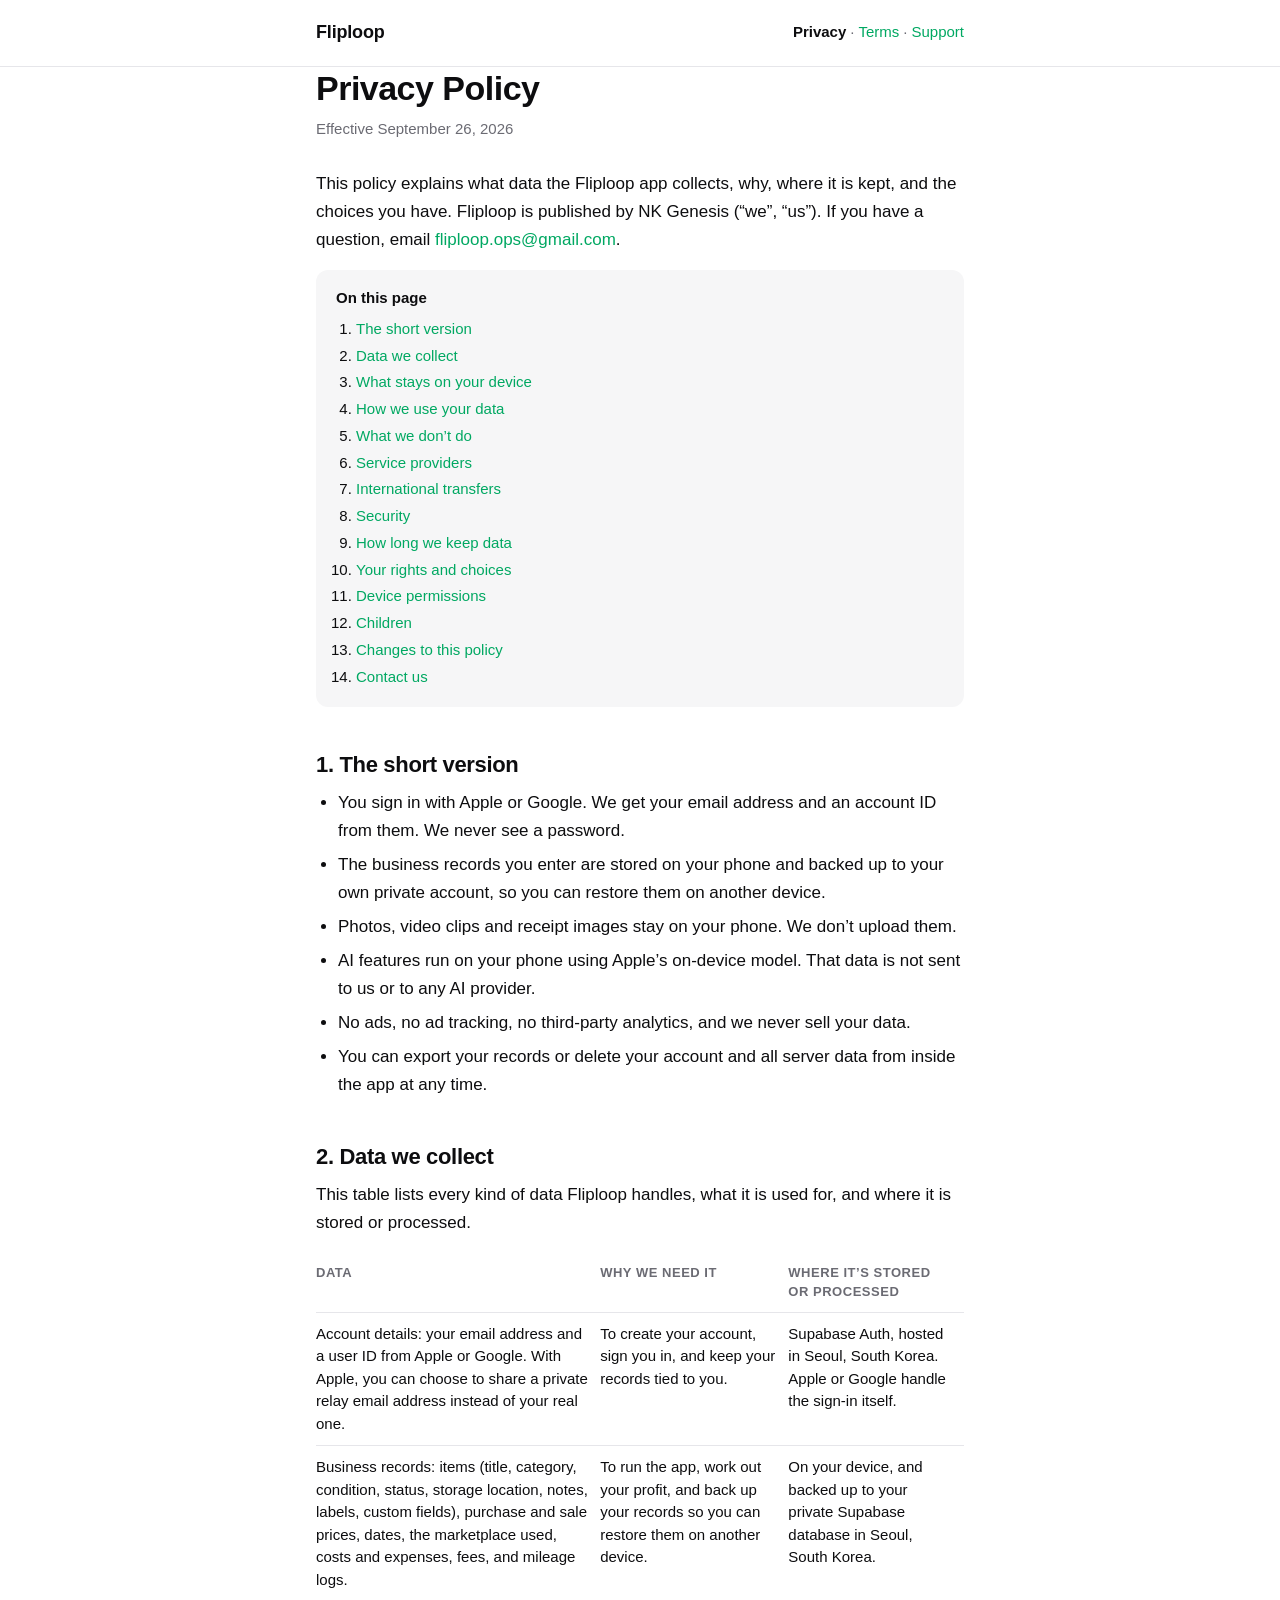
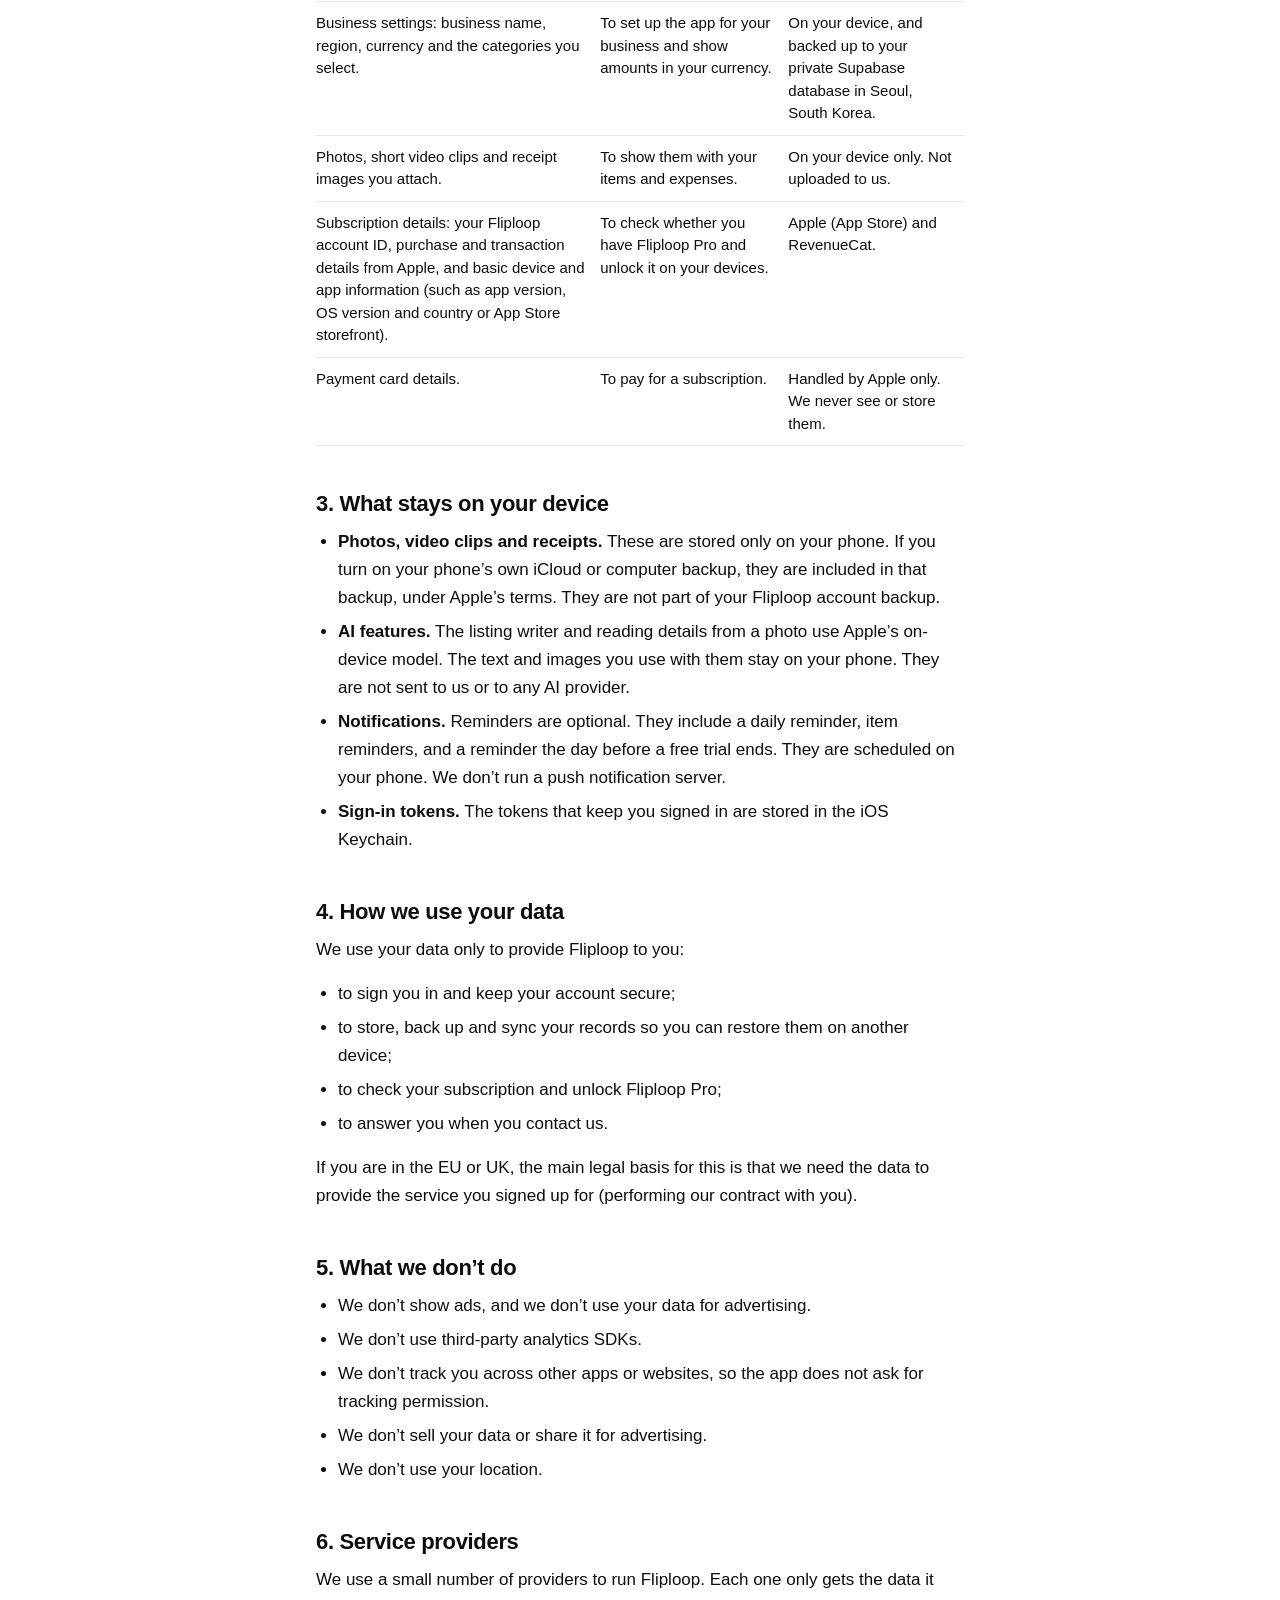
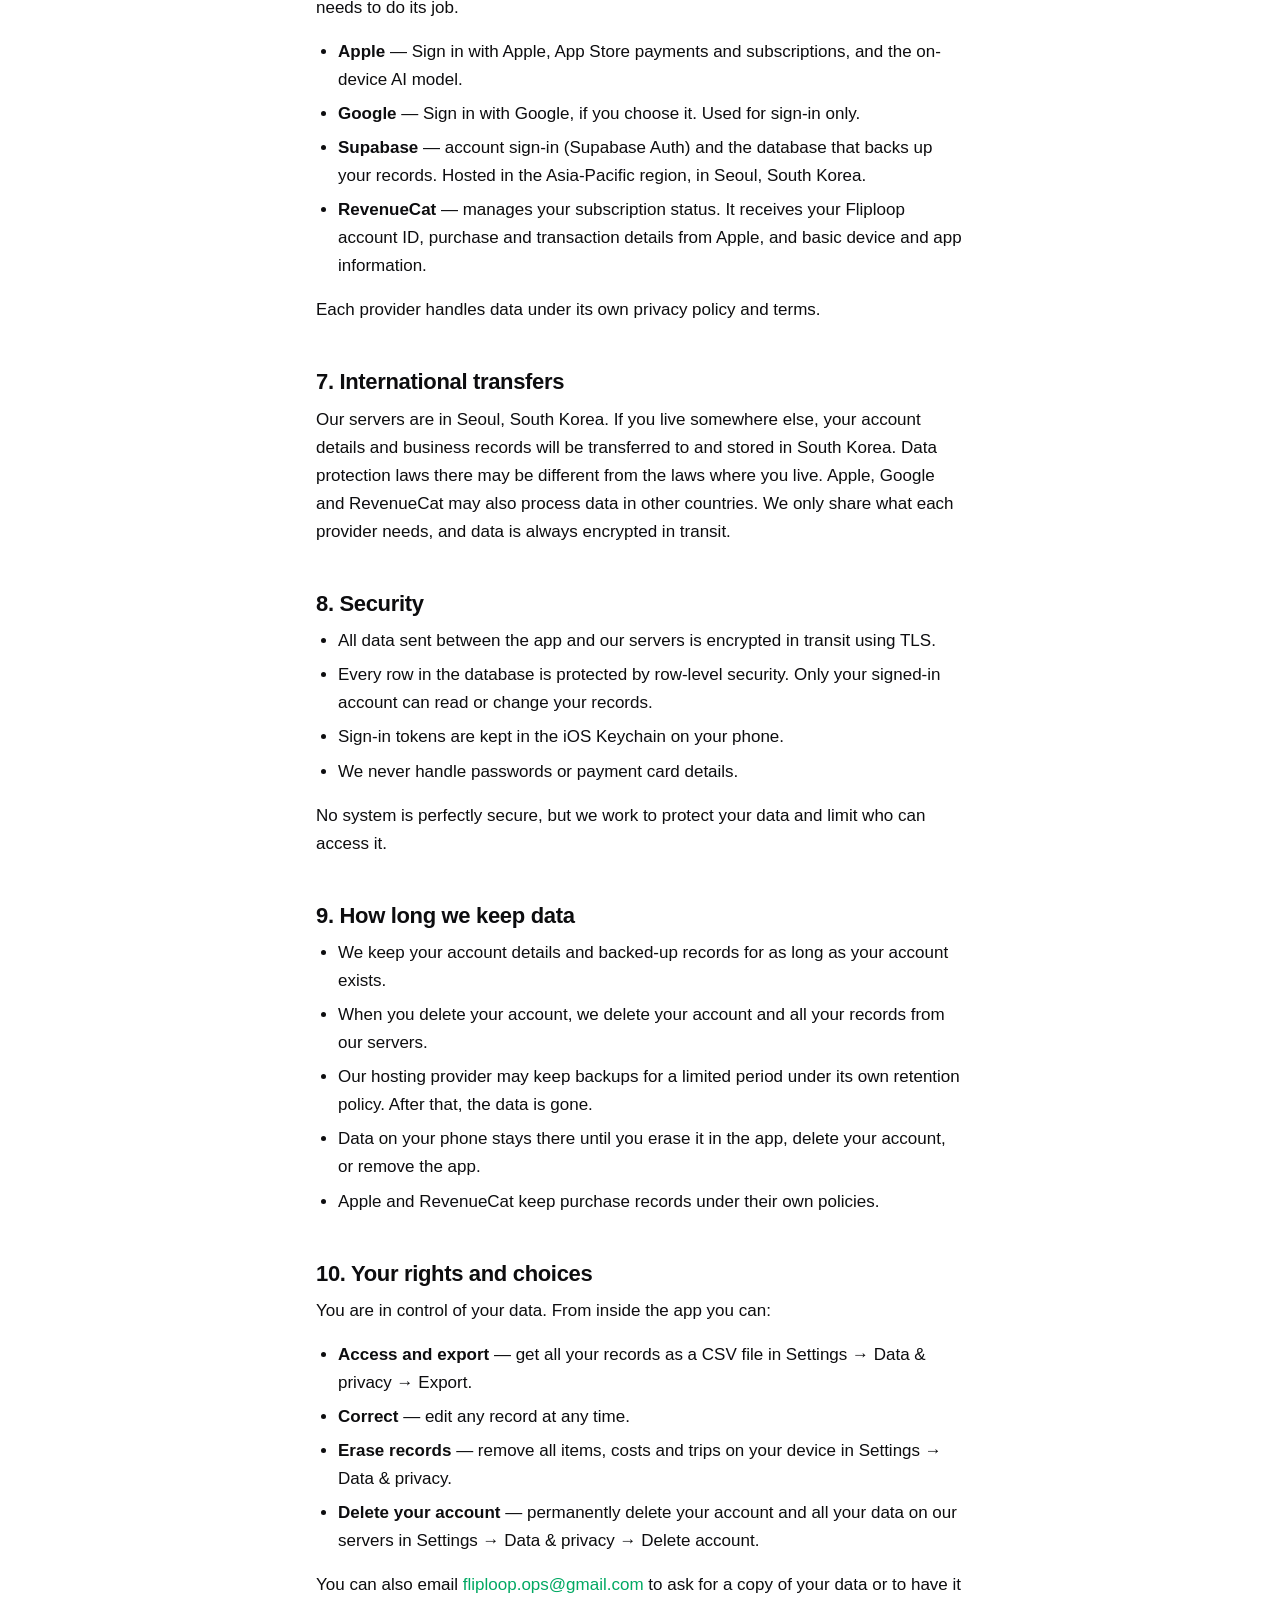
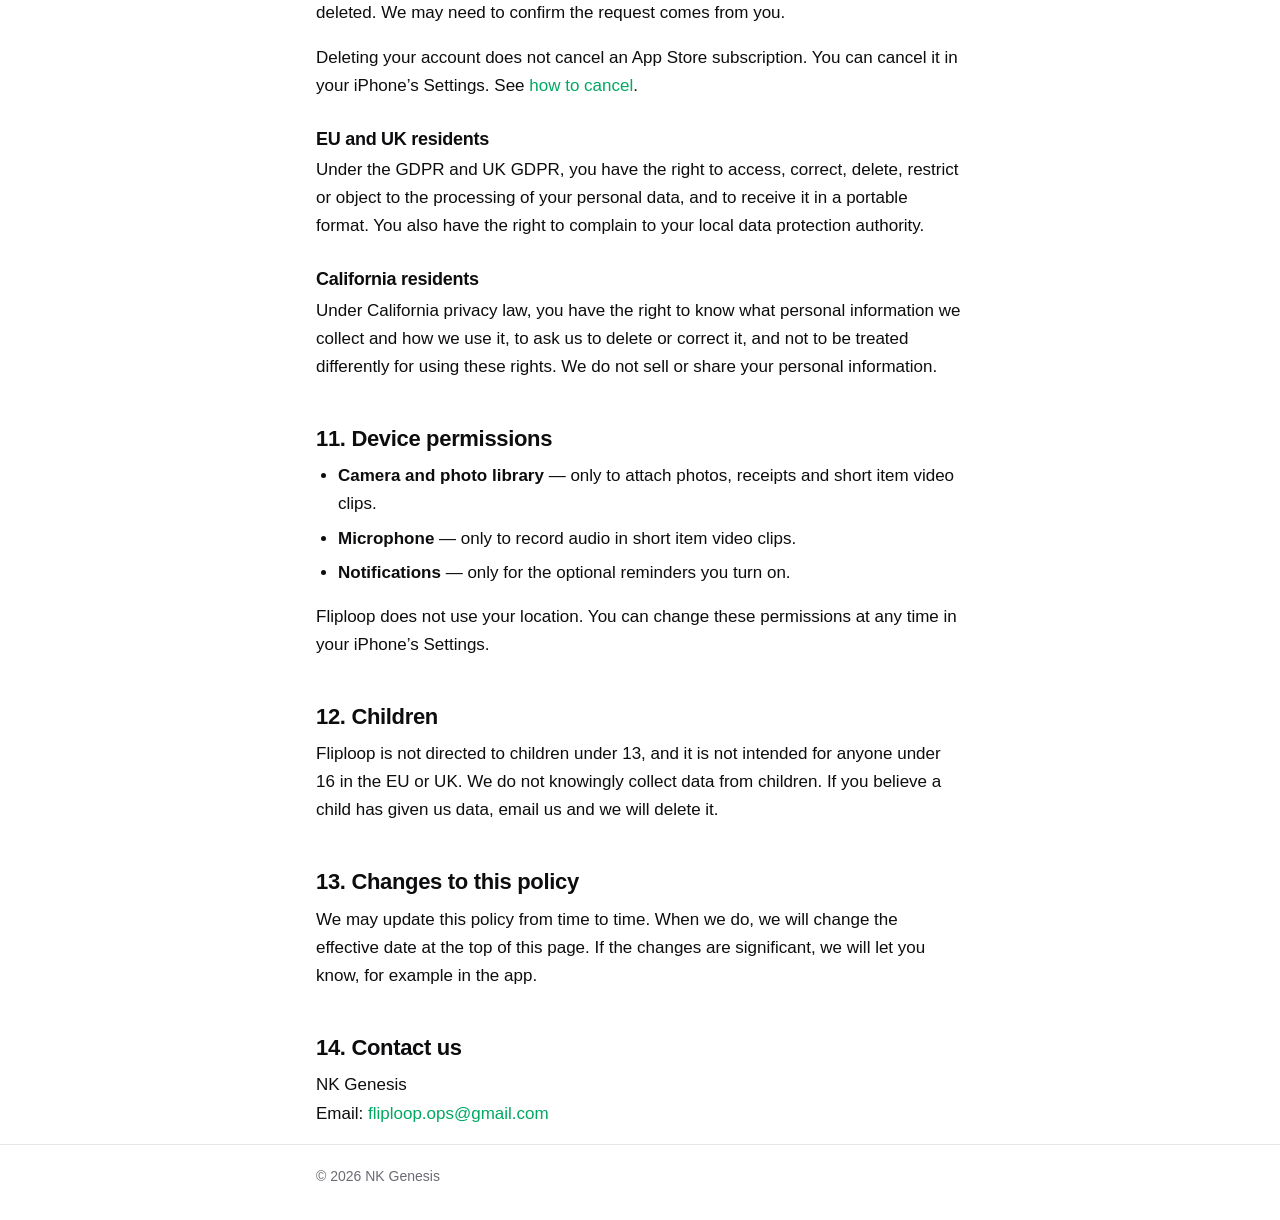
==== privacy.html @ 0abec1b6 "Fliploop legal and support pages" ====
<!DOCTYPE html>
<html lang="en">
<head>
  <meta charset="utf-8">
  <meta name="viewport" content="width=device-width, initial-scale=1">
  <title>Privacy Policy — Fliploop</title>
  <meta name="description" content="How the Fliploop iPhone app collects, uses, stores and protects your data.">
  <meta name="color-scheme" content="light dark">
  <link rel="stylesheet" href="style.css">
</head>
<body>
  <header class="site-header">
    <div class="wrap">
      <a class="brand" href="index.html">Fliploop</a>
      <nav class="nav" aria-label="Main">
        <a href="privacy.html" aria-current="page">Privacy</a>
        <span class="sep" aria-hidden="true">·</span>
        <a href="terms.html">Terms</a>
        <span class="sep" aria-hidden="true">·</span>
        <a href="support.html">Support</a>
      </nav>
    </div>
  </header>

  <main class="wrap">
    <h1>Privacy Policy</h1>
    <p class="meta">Effective September 26, 2026</p>

    <p>This policy explains what data the Fliploop app collects, why, where it is kept, and the choices you have. Fliploop is published by NK Genesis (“we”, “us”). If you have a question, email <a href="mailto:fliploop.ops@gmail.com">fliploop.ops@gmail.com</a>.</p>

    <nav class="toc" aria-label="On this page">
      <p>On this page</p>
      <ol>
        <li><a href="#short-version">The short version</a></li>
        <li><a href="#data-we-collect">Data we collect</a></li>
        <li><a href="#on-device">What stays on your device</a></li>
        <li><a href="#how-we-use">How we use your data</a></li>
        <li><a href="#what-we-dont-do">What we don’t do</a></li>
        <li><a href="#providers">Service providers</a></li>
        <li><a href="#transfers">International transfers</a></li>
        <li><a href="#security">Security</a></li>
        <li><a href="#retention">How long we keep data</a></li>
        <li><a href="#rights">Your rights and choices</a></li>
        <li><a href="#permissions">Device permissions</a></li>
        <li><a href="#children">Children</a></li>
        <li><a href="#changes">Changes to this policy</a></li>
        <li><a href="#contact">Contact us</a></li>
      </ol>
    </nav>

    <h2 id="short-version">1. The short version</h2>
    <ul>
      <li>You sign in with Apple or Google. We get your email address and an account ID from them. We never see a password.</li>
      <li>The business records you enter are stored on your phone and backed up to your own private account, so you can restore them on another device.</li>
      <li>Photos, video clips and receipt images stay on your phone. We don’t upload them.</li>
      <li>AI features run on your phone using Apple’s on-device model. That data is not sent to us or to any AI provider.</li>
      <li>No ads, no ad tracking, no third-party analytics, and we never sell your data.</li>
      <li>You can export your records or delete your account and all server data from inside the app at any time.</li>
    </ul>

    <h2 id="data-we-collect">2. Data we collect</h2>
    <p>This table lists every kind of data Fliploop handles, what it is used for, and where it is stored or processed.</p>

    <div class="table-scroll">
      <table>
        <thead>
          <tr>
            <th scope="col">Data</th>
            <th scope="col">Why we need it</th>
            <th scope="col">Where it’s stored or processed</th>
          </tr>
        </thead>
        <tbody>
          <tr>
            <td data-label="Data">Account details: your email address and a user ID from Apple or Google. With Apple, you can choose to share a private relay email address instead of your real one.</td>
            <td data-label="Why we need it">To create your account, sign you in, and keep your records tied to you.</td>
            <td data-label="Where">Supabase Auth, hosted in Seoul, South Korea. Apple or Google handle the sign-in itself.</td>
          </tr>
          <tr>
            <td data-label="Data">Business records: items (title, category, condition, status, storage location, notes, labels, custom fields), purchase and sale prices, dates, the marketplace used, costs and expenses, fees, and mileage logs.</td>
            <td data-label="Why we need it">To run the app, work out your profit, and back up your records so you can restore them on another device.</td>
            <td data-label="Where">On your device, and backed up to your private Supabase database in Seoul, South Korea.</td>
          </tr>
          <tr>
            <td data-label="Data">Business settings: business name, region, currency and the categories you select.</td>
            <td data-label="Why we need it">To set up the app for your business and show amounts in your currency.</td>
            <td data-label="Where">On your device, and backed up to your private Supabase database in Seoul, South Korea.</td>
          </tr>
          <tr>
            <td data-label="Data">Photos, short video clips and receipt images you attach.</td>
            <td data-label="Why we need it">To show them with your items and expenses.</td>
            <td data-label="Where">On your device only. Not uploaded to us.</td>
          </tr>
          <tr>
            <td data-label="Data">Subscription details: your Fliploop account ID, purchase and transaction details from Apple, and basic device and app information (such as app version, OS version and country or App Store storefront).</td>
            <td data-label="Why we need it">To check whether you have Fliploop Pro and unlock it on your devices.</td>
            <td data-label="Where">Apple (App Store) and RevenueCat.</td>
          </tr>
          <tr>
            <td data-label="Data">Payment card details.</td>
            <td data-label="Why we need it">To pay for a subscription.</td>
            <td data-label="Where">Handled by Apple only. We never see or store them.</td>
          </tr>
        </tbody>
      </table>
    </div>

    <h2 id="on-device">3. What stays on your device</h2>
    <ul>
      <li><strong>Photos, video clips and receipts.</strong> These are stored only on your phone. If you turn on your phone’s own iCloud or computer backup, they are included in that backup, under Apple’s terms. They are not part of your Fliploop account backup.</li>
      <li><strong>AI features.</strong> The listing writer and reading details from a photo use Apple’s on-device model. The text and images you use with them stay on your phone. They are not sent to us or to any AI provider.</li>
      <li><strong>Notifications.</strong> Reminders are optional. They include a daily reminder, item reminders, and a reminder the day before a free trial ends. They are scheduled on your phone. We don’t run a push notification server.</li>
      <li><strong>Sign-in tokens.</strong> The tokens that keep you signed in are stored in the iOS Keychain.</li>
    </ul>

    <h2 id="how-we-use">4. How we use your data</h2>
    <p>We use your data only to provide Fliploop to you:</p>
    <ul>
      <li>to sign you in and keep your account secure;</li>
      <li>to store, back up and sync your records so you can restore them on another device;</li>
      <li>to check your subscription and unlock Fliploop Pro;</li>
      <li>to answer you when you contact us.</li>
    </ul>
    <p>If you are in the EU or UK, the main legal basis for this is that we need the data to provide the service you signed up for (performing our contract with you).</p>

    <h2 id="what-we-dont-do">5. What we don’t do</h2>
    <ul>
      <li>We don’t show ads, and we don’t use your data for advertising.</li>
      <li>We don’t use third-party analytics SDKs.</li>
      <li>We don’t track you across other apps or websites, so the app does not ask for tracking permission.</li>
      <li>We don’t sell your data or share it for advertising.</li>
      <li>We don’t use your location.</li>
    </ul>

    <h2 id="providers">6. Service providers</h2>
    <p>We use a small number of providers to run Fliploop. Each one only gets the data it needs to do its job.</p>
    <ul>
      <li><strong>Apple</strong> — Sign in with Apple, App Store payments and subscriptions, and the on-device AI model.</li>
      <li><strong>Google</strong> — Sign in with Google, if you choose it. Used for sign-in only.</li>
      <li><strong>Supabase</strong> — account sign-in (Supabase Auth) and the database that backs up your records. Hosted in the Asia-Pacific region, in Seoul, South Korea.</li>
      <li><strong>RevenueCat</strong> — manages your subscription status. It receives your Fliploop account ID, purchase and transaction details from Apple, and basic device and app information.</li>
    </ul>
    <p>Each provider handles data under its own privacy policy and terms.</p>

    <h2 id="transfers">7. International transfers</h2>
    <p>Our servers are in Seoul, South Korea. If you live somewhere else, your account details and business records will be transferred to and stored in South Korea. Data protection laws there may be different from the laws where you live. Apple, Google and RevenueCat may also process data in other countries. We only share what each provider needs, and data is always encrypted in transit.</p>

    <h2 id="security">8. Security</h2>
    <ul>
      <li>All data sent between the app and our servers is encrypted in transit using TLS.</li>
      <li>Every row in the database is protected by row-level security. Only your signed-in account can read or change your records.</li>
      <li>Sign-in tokens are kept in the iOS Keychain on your phone.</li>
      <li>We never handle passwords or payment card details.</li>
    </ul>
    <p>No system is perfectly secure, but we work to protect your data and limit who can access it.</p>

    <h2 id="retention">9. How long we keep data</h2>
    <ul>
      <li>We keep your account details and backed-up records for as long as your account exists.</li>
      <li>When you delete your account, we delete your account and all your records from our servers.</li>
      <li>Our hosting provider may keep backups for a limited period under its own retention policy. After that, the data is gone.</li>
      <li>Data on your phone stays there until you erase it in the app, delete your account, or remove the app.</li>
      <li>Apple and RevenueCat keep purchase records under their own policies.</li>
    </ul>

    <h2 id="rights">10. Your rights and choices</h2>
    <p>You are in control of your data. From inside the app you can:</p>
    <ul>
      <li><strong>Access and export</strong> — get all your records as a CSV file in Settings → Data &amp; privacy → Export.</li>
      <li><strong>Correct</strong> — edit any record at any time.</li>
      <li><strong>Erase records</strong> — remove all items, costs and trips on your device in Settings → Data &amp; privacy.</li>
      <li><strong>Delete your account</strong> — permanently delete your account and all your data on our servers in Settings → Data &amp; privacy → Delete account.</li>
    </ul>
    <p>You can also email <a href="mailto:fliploop.ops@gmail.com">fliploop.ops@gmail.com</a> to ask for a copy of your data or to have it deleted. We may need to confirm the request comes from you.</p>
    <p>Deleting your account does not cancel an App Store subscription. You can cancel it in your iPhone’s Settings. See <a href="support.html#cancel">how to cancel</a>.</p>

    <h3>EU and UK residents</h3>
    <p>Under the GDPR and UK GDPR, you have the right to access, correct, delete, restrict or object to the processing of your personal data, and to receive it in a portable format. You also have the right to complain to your local data protection authority.</p>

    <h3>California residents</h3>
    <p>Under California privacy law, you have the right to know what personal information we collect and how we use it, to ask us to delete or correct it, and not to be treated differently for using these rights. We do not sell or share your personal information.</p>

    <h2 id="permissions">11. Device permissions</h2>
    <ul>
      <li><strong>Camera and photo library</strong> — only to attach photos, receipts and short item video clips.</li>
      <li><strong>Microphone</strong> — only to record audio in short item video clips.</li>
      <li><strong>Notifications</strong> — only for the optional reminders you turn on.</li>
    </ul>
    <p>Fliploop does not use your location. You can change these permissions at any time in your iPhone’s Settings.</p>

    <h2 id="children">12. Children</h2>
    <p>Fliploop is not directed to children under 13, and it is not intended for anyone under 16 in the EU or UK. We do not knowingly collect data from children. If you believe a child has given us data, email us and we will delete it.</p>

    <h2 id="changes">13. Changes to this policy</h2>
    <p>We may update this policy from time to time. When we do, we will change the effective date at the top of this page. If the changes are significant, we will let you know, for example in the app.</p>

    <h2 id="contact">14. Contact us</h2>
    <p>NK Genesis<br>
    Email: <a href="mailto:fliploop.ops@gmail.com">fliploop.ops@gmail.com</a></p>
  </main>

  <footer class="site-footer">
    <div class="wrap">
      <p>© 2026 NK Genesis</p>
    </div>
  </footer>
</body>
</html>
---- style.css ----
/* Fliploop — shared stylesheet for the legal and support pages. */

:root {
  --bg: #FFFFFF;
  --text: #0D0D0F;
  --secondary: #6B6B73;
  --accent: #00A862;
  --rule: #E6E6EA;
  --surface: #F6F6F7;
  color-scheme: light dark;
}

@media (prefers-color-scheme: dark) {
  :root {
    --bg: #000000;
    --text: #F4F4F5;
    --secondary: #A0A0A8;
    --accent: #2FD98B;
    --rule: #26262B;
    --surface: #111113;
  }
}

*,
*::before,
*::after {
  box-sizing: border-box;
}

html {
  -webkit-text-size-adjust: 100%;
  text-size-adjust: 100%;
}

body {
  margin: 0;
  background: var(--bg);
  color: var(--text);
  font-family: -apple-system, BlinkMacSystemFont, "SF Pro Text", Inter, sans-serif;
  font-size: 17px;
  line-height: 1.65;
  -webkit-font-smoothing: antialiased;
  overflow-wrap: break-word;
}

.wrap {
  max-width: 680px;
  margin: 0 auto;
  padding: 0 16px;
}

/* Top navigation */

.site-header {
  border-bottom: 1px solid var(--rule);
}

.site-header .wrap {
  display: flex;
  flex-wrap: wrap;
  align-items: center;
  justify-content: space-between;
  gap: 8px 16px;
  padding-top: 18px;
  padding-bottom: 18px;
}

.brand {
  color: var(--text);
  font-weight: 700;
  font-size: 18px;
  letter-spacing: -0.01em;
  text-decoration: none;
}

.brand:hover {
  text-decoration: none;
}

.nav {
  display: flex;
  flex-wrap: wrap;
  align-items: center;
  gap: 4px;
  font-size: 15px;
}

.nav .sep {
  color: var(--secondary);
}

.nav a[aria-current="page"] {
  color: var(--text);
  font-weight: 600;
}

/* Links — the only place the accent colour appears */

a {
  color: var(--accent);
  text-decoration: none;
}

a:hover,
a:focus-visible {
  text-decoration: underline;
  text-underline-offset: 3px;
}

a:focus-visible {
  outline: 2px solid var(--accent);
  outline-offset: 2px;
  border-radius: 2px;
}

/* Content */

main {
  padding-top: 40px;
  padding-bottom: 56px;
}

h1,
h2,
h3 {
  line-height: 1.25;
  letter-spacing: -0.015em;
}

h1 {
  font-size: 34px;
  margin: 0 0 8px;
}

h2 {
  font-size: 22px;
  margin: 44px 0 10px;
}

h3 {
  font-size: 18px;
  margin: 28px 0 6px;
}

p,
ul,
ol {
  margin: 0 0 16px;
}

ul,
ol {
  padding-left: 22px;
}

li {
  margin-bottom: 6px;
}

strong {
  font-weight: 600;
}

.meta,
.muted {
  color: var(--secondary);
}

.meta {
  font-size: 15px;
  margin-bottom: 28px;
}

.lead {
  font-size: 19px;
  color: var(--secondary);
}

hr {
  border: 0;
  border-top: 1px solid var(--rule);
  margin: 40px 0;
}

/* Table (privacy policy) */

.table-scroll {
  overflow-x: auto;
  -webkit-overflow-scrolling: touch;
  margin: 0 0 16px;
}

table {
  width: 100%;
  border-collapse: collapse;
  font-size: 15px;
  line-height: 1.5;
}

th,
td {
  text-align: left;
  vertical-align: top;
  padding: 10px 12px 10px 0;
  border-bottom: 1px solid var(--rule);
}

th {
  font-weight: 600;
  color: var(--secondary);
  font-size: 13px;
  text-transform: uppercase;
  letter-spacing: 0.04em;
}

/* On narrow screens, stack the table rows into cards so nothing scrolls sideways. */
@media (max-width: 560px) {
  table,
  thead,
  tbody,
  tr,
  th,
  td {
    display: block;
  }

  thead {
    position: absolute;
    width: 1px;
    height: 1px;
    overflow: hidden;
    clip: rect(0 0 0 0);
    white-space: nowrap;
  }

  tr {
    padding: 12px 0;
    border-bottom: 1px solid var(--rule);
  }

  td {
    border: 0;
    padding: 2px 0;
  }

  td::before {
    content: attr(data-label);
    display: block;
    color: var(--secondary);
    font-size: 12px;
    font-weight: 600;
    text-transform: uppercase;
    letter-spacing: 0.04em;
    margin-top: 6px;
  }

  td:first-child::before {
    margin-top: 0;
  }

  td:first-child {
    font-weight: 600;
  }
}

/* Contents list on long pages */

.toc {
  background: var(--surface);
  border-radius: 12px;
  padding: 16px 20px;
  margin: 0 0 8px;
  font-size: 15px;
}

.toc p {
  margin: 0 0 6px;
  font-weight: 600;
}

.toc ol {
  margin: 0;
  padding-left: 20px;
}

.toc li {
  margin-bottom: 2px;
}

/* Home page */

.hero {
  padding-top: 24px;
}

.hero h1 {
  font-size: 44px;
  letter-spacing: -0.03em;
  margin-bottom: 12px;
}

.features {
  list-style: none;
  padding: 0;
  margin: 28px 0 32px;
}

.features li {
  padding: 12px 0;
  border-top: 1px solid var(--rule);
  margin: 0;
}

.features li:last-child {
  border-bottom: 1px solid var(--rule);
}

.features strong {
  display: block;
}

.features span {
  color: var(--secondary);
  font-size: 16px;
}

.cta {
  font-size: 18px;
  font-weight: 600;
}

.links {
  list-style: none;
  padding: 0;
  margin: 12px 0 0;
}

.links li {
  margin-bottom: 8px;
}

/* FAQ */

.faq h3 {
  margin-top: 32px;
}

.contact {
  background: var(--surface);
  border-radius: 12px;
  padding: 18px 20px;
  margin: 24px 0 8px;
}

.contact p {
  margin: 0;
}

.contact p + p {
  margin-top: 6px;
}

/* Footer */

.site-footer {
  border-top: 1px solid var(--rule);
  color: var(--secondary);
  font-size: 14px;
}

.site-footer .wrap {
  display: flex;
  flex-wrap: wrap;
  justify-content: space-between;
  gap: 8px 16px;
  padding-top: 20px;
  padding-bottom: 32px;
}

.site-footer p {
  margin: 0;
}

@media (max-width: 480px) {
  body {
    font-size: 16px;
  }

  main {
    padding-top: 28px;
  }

  h1 {
    font-size: 28px;
  }

  h2 {
    font-size: 20px;
    margin-top: 36px;
  }

  .hero h1 {
    font-size: 36px;
  }
}
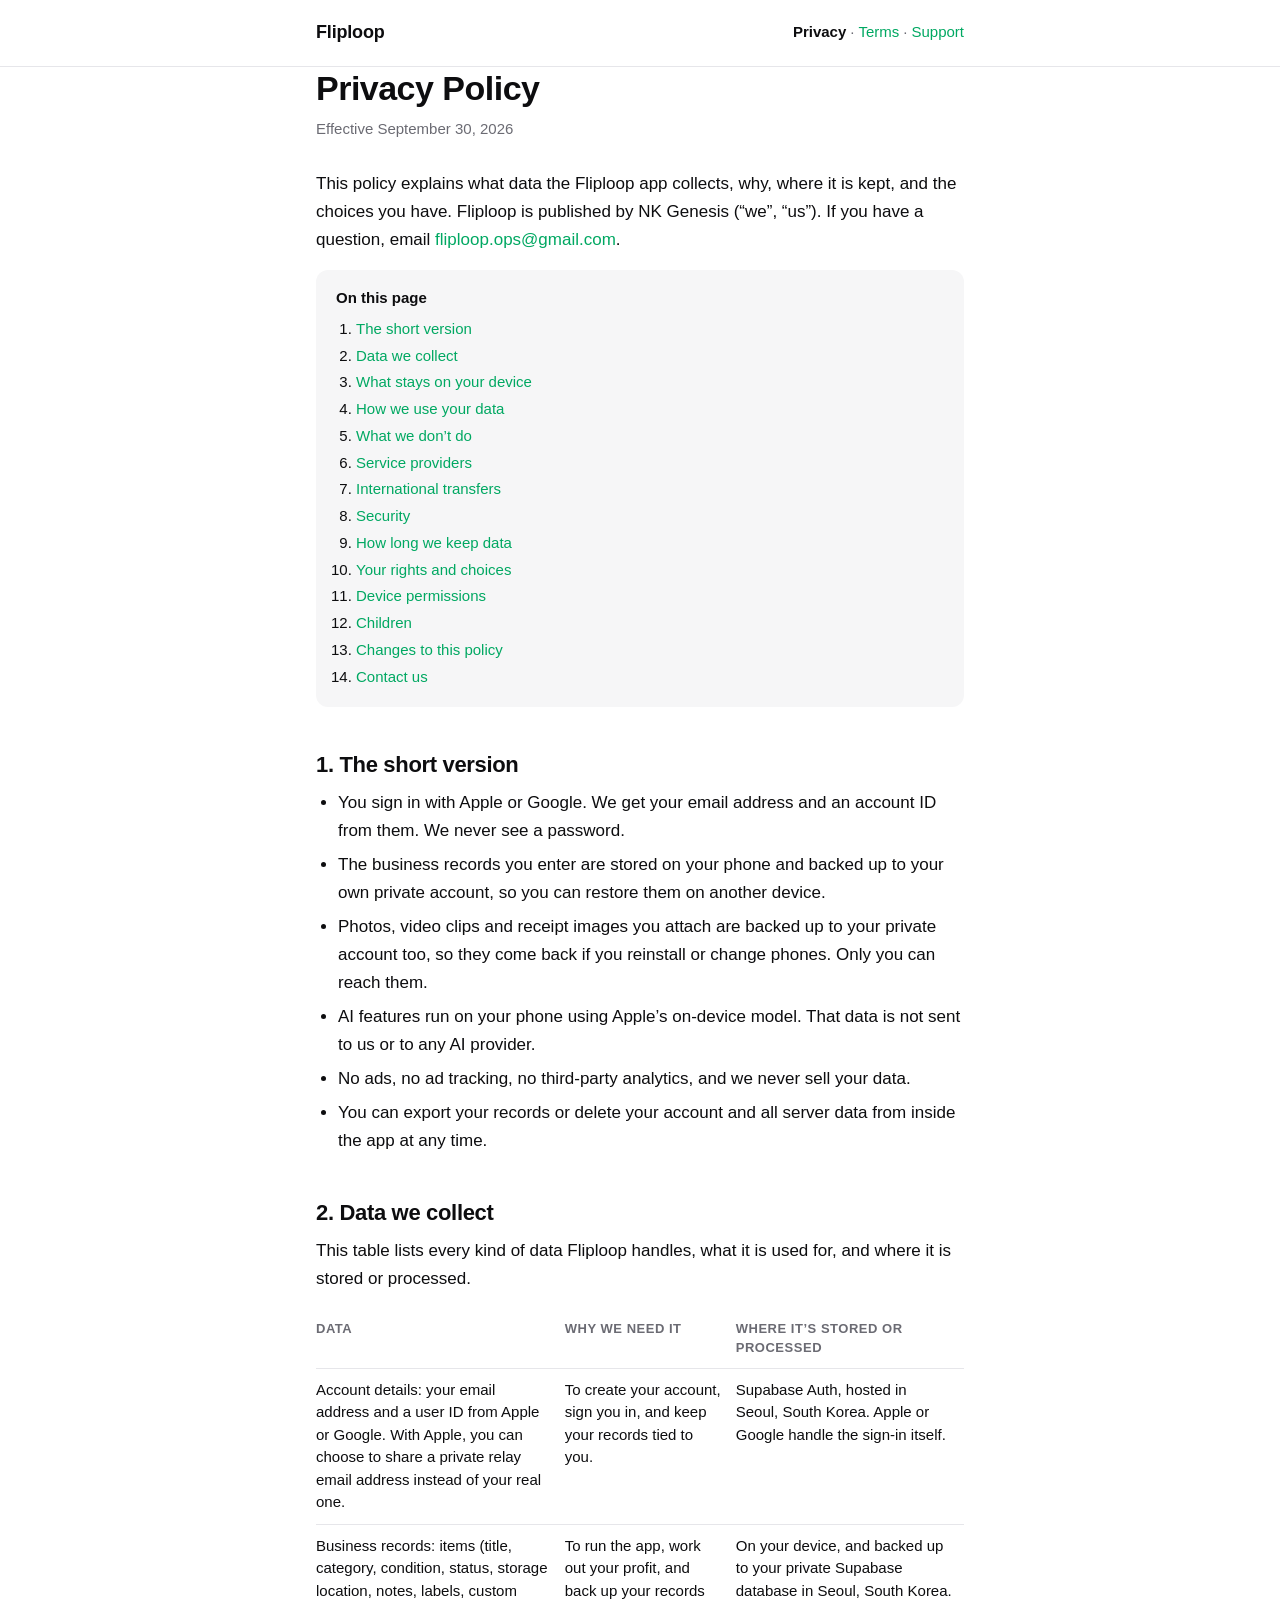
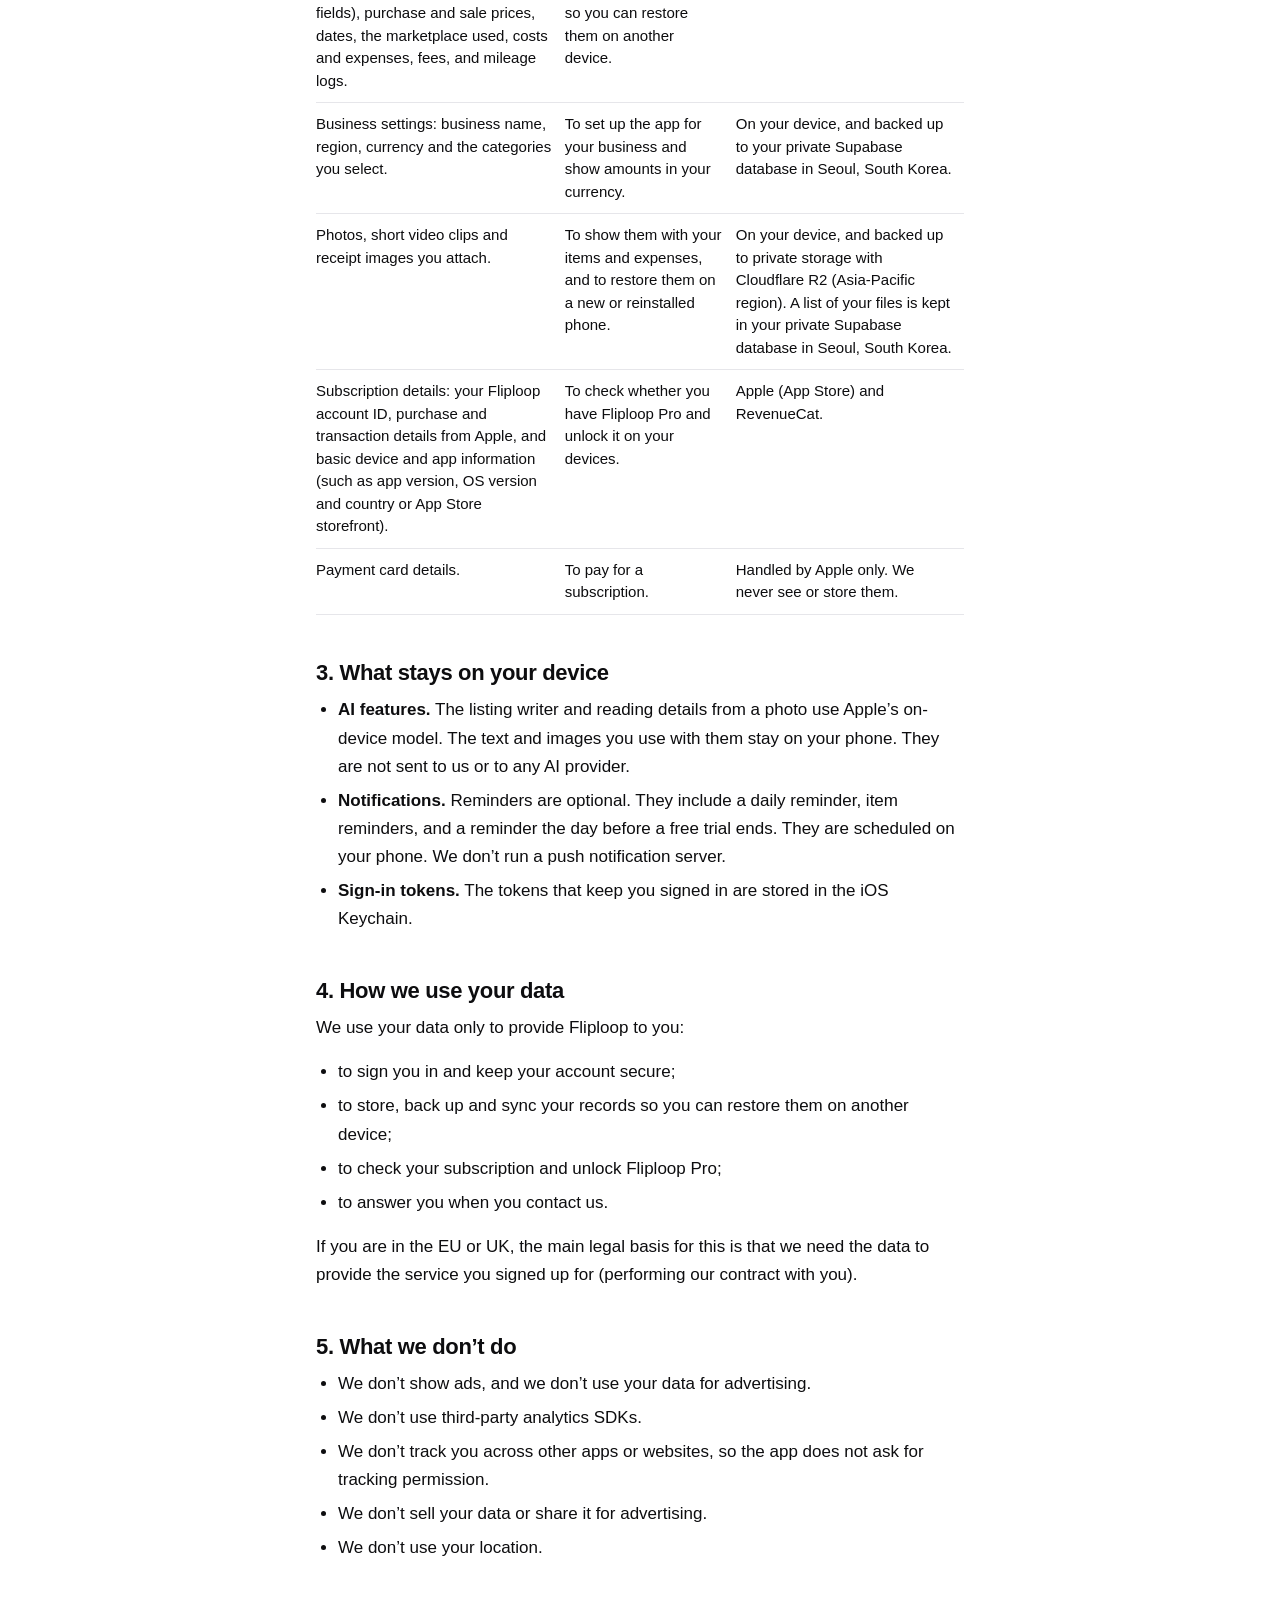
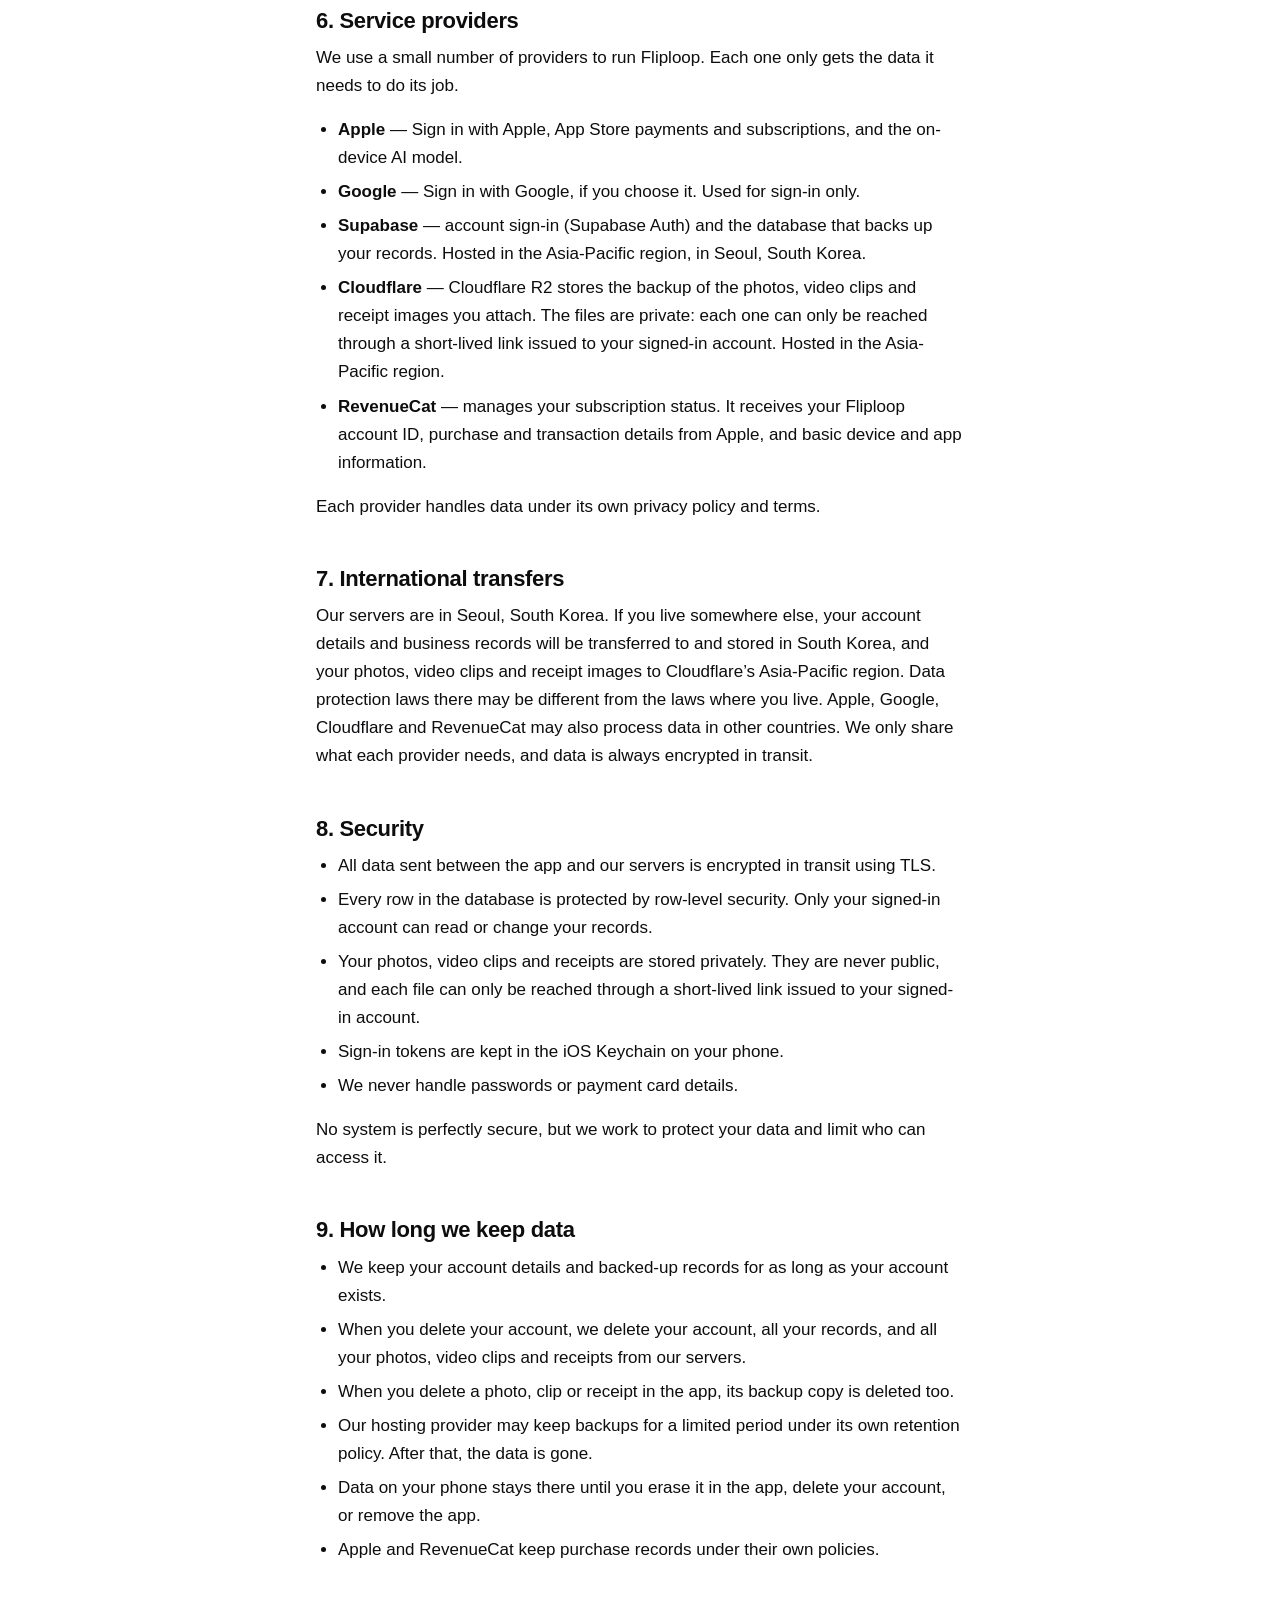
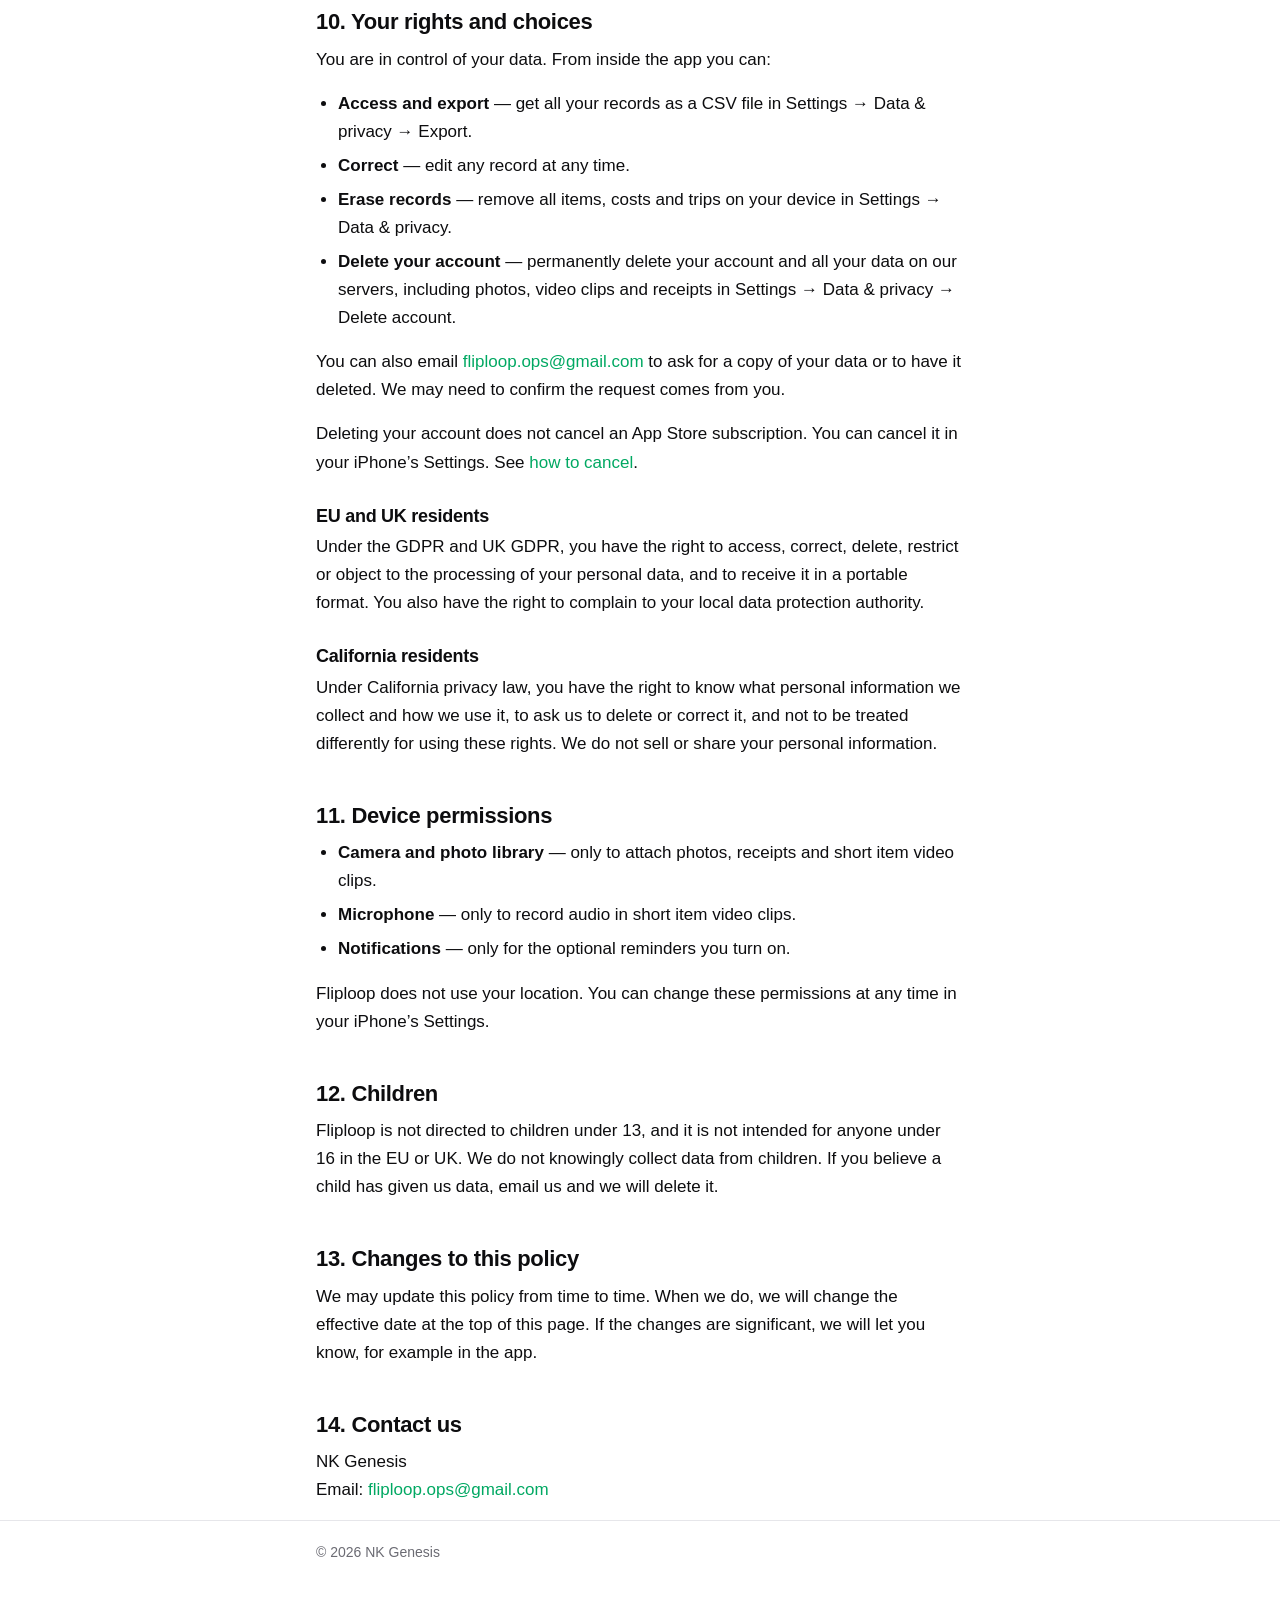
==== commit ca366fbc: "Say that photos, clips and receipts are backed up to Cloudflare R2 The app now backs attached photos" ====
--- a/privacy.html
+++ b/privacy.html
@@ -24,7 +24,7 @@
 
   <main class="wrap">
     <h1>Privacy Policy</h1>
-    <p class="meta">Effective September 26, 2026</p>
+    <p class="meta">Effective September 30, 2026</p>
 
     <p>This policy explains what data the Fliploop app collects, why, where it is kept, and the choices you have. Fliploop is published by NK Genesis (“we”, “us”). If you have a question, email <a href="mailto:fliploop.ops@gmail.com">fliploop.ops@gmail.com</a>.</p>
 
@@ -52,7 +52,7 @@
     <ul>
       <li>You sign in with Apple or Google. We get your email address and an account ID from them. We never see a password.</li>
       <li>The business records you enter are stored on your phone and backed up to your own private account, so you can restore them on another device.</li>
-      <li>Photos, video clips and receipt images stay on your phone. We don’t upload them.</li>
+      <li>Photos, video clips and receipt images you attach are backed up to your private account too, so they come back if you reinstall or change phones. Only you can reach them.</li>
       <li>AI features run on your phone using Apple’s on-device model. That data is not sent to us or to any AI provider.</li>
       <li>No ads, no ad tracking, no third-party analytics, and we never sell your data.</li>
       <li>You can export your records or delete your account and all server data from inside the app at any time.</li>
@@ -88,8 +88,8 @@
           </tr>
           <tr>
             <td data-label="Data">Photos, short video clips and receipt images you attach.</td>
-            <td data-label="Why we need it">To show them with your items and expenses.</td>
-            <td data-label="Where">On your device only. Not uploaded to us.</td>
+            <td data-label="Why we need it">To show them with your items and expenses, and to restore them on a new or reinstalled phone.</td>
+            <td data-label="Where">On your device, and backed up to private storage with Cloudflare R2 (Asia-Pacific region). A list of your files is kept in your private Supabase database in Seoul, South Korea.</td>
           </tr>
           <tr>
             <td data-label="Data">Subscription details: your Fliploop account ID, purchase and transaction details from Apple, and basic device and app information (such as app version, OS version and country or App Store storefront).</td>
@@ -107,7 +107,6 @@
 
     <h2 id="on-device">3. What stays on your device</h2>
     <ul>
-      <li><strong>Photos, video clips and receipts.</strong> These are stored only on your phone. If you turn on your phone’s own iCloud or computer backup, they are included in that backup, under Apple’s terms. They are not part of your Fliploop account backup.</li>
       <li><strong>AI features.</strong> The listing writer and reading details from a photo use Apple’s on-device model. The text and images you use with them stay on your phone. They are not sent to us or to any AI provider.</li>
       <li><strong>Notifications.</strong> Reminders are optional. They include a daily reminder, item reminders, and a reminder the day before a free trial ends. They are scheduled on your phone. We don’t run a push notification server.</li>
       <li><strong>Sign-in tokens.</strong> The tokens that keep you signed in are stored in the iOS Keychain.</li>
@@ -138,17 +137,19 @@
       <li><strong>Apple</strong> — Sign in with Apple, App Store payments and subscriptions, and the on-device AI model.</li>
       <li><strong>Google</strong> — Sign in with Google, if you choose it. Used for sign-in only.</li>
       <li><strong>Supabase</strong> — account sign-in (Supabase Auth) and the database that backs up your records. Hosted in the Asia-Pacific region, in Seoul, South Korea.</li>
+      <li><strong>Cloudflare</strong> — Cloudflare R2 stores the backup of the photos, video clips and receipt images you attach. The files are private: each one can only be reached through a short-lived link issued to your signed-in account. Hosted in the Asia-Pacific region.</li>
       <li><strong>RevenueCat</strong> — manages your subscription status. It receives your Fliploop account ID, purchase and transaction details from Apple, and basic device and app information.</li>
     </ul>
     <p>Each provider handles data under its own privacy policy and terms.</p>
 
     <h2 id="transfers">7. International transfers</h2>
-    <p>Our servers are in Seoul, South Korea. If you live somewhere else, your account details and business records will be transferred to and stored in South Korea. Data protection laws there may be different from the laws where you live. Apple, Google and RevenueCat may also process data in other countries. We only share what each provider needs, and data is always encrypted in transit.</p>
+    <p>Our servers are in Seoul, South Korea. If you live somewhere else, your account details and business records will be transferred to and stored in South Korea, and your photos, video clips and receipt images to Cloudflare’s Asia-Pacific region. Data protection laws there may be different from the laws where you live. Apple, Google, Cloudflare and RevenueCat may also process data in other countries. We only share what each provider needs, and data is always encrypted in transit.</p>
 
     <h2 id="security">8. Security</h2>
     <ul>
       <li>All data sent between the app and our servers is encrypted in transit using TLS.</li>
       <li>Every row in the database is protected by row-level security. Only your signed-in account can read or change your records.</li>
+      <li>Your photos, video clips and receipts are stored privately. They are never public, and each file can only be reached through a short-lived link issued to your signed-in account.</li>
       <li>Sign-in tokens are kept in the iOS Keychain on your phone.</li>
       <li>We never handle passwords or payment card details.</li>
     </ul>
@@ -157,7 +158,8 @@
     <h2 id="retention">9. How long we keep data</h2>
     <ul>
       <li>We keep your account details and backed-up records for as long as your account exists.</li>
-      <li>When you delete your account, we delete your account and all your records from our servers.</li>
+      <li>When you delete your account, we delete your account, all your records, and all your photos, video clips and receipts from our servers.</li>
+      <li>When you delete a photo, clip or receipt in the app, its backup copy is deleted too.</li>
       <li>Our hosting provider may keep backups for a limited period under its own retention policy. After that, the data is gone.</li>
       <li>Data on your phone stays there until you erase it in the app, delete your account, or remove the app.</li>
       <li>Apple and RevenueCat keep purchase records under their own policies.</li>
@@ -169,7 +171,7 @@
       <li><strong>Access and export</strong> — get all your records as a CSV file in Settings → Data &amp; privacy → Export.</li>
       <li><strong>Correct</strong> — edit any record at any time.</li>
       <li><strong>Erase records</strong> — remove all items, costs and trips on your device in Settings → Data &amp; privacy.</li>
-      <li><strong>Delete your account</strong> — permanently delete your account and all your data on our servers in Settings → Data &amp; privacy → Delete account.</li>
+      <li><strong>Delete your account</strong> — permanently delete your account and all your data on our servers, including photos, video clips and receipts in Settings → Data &amp; privacy → Delete account.</li>
     </ul>
     <p>You can also email <a href="mailto:fliploop.ops@gmail.com">fliploop.ops@gmail.com</a> to ask for a copy of your data or to have it deleted. We may need to confirm the request comes from you.</p>
     <p>Deleting your account does not cancel an App Store subscription. You can cancel it in your iPhone’s Settings. See <a href="support.html#cancel">how to cancel</a>.</p>
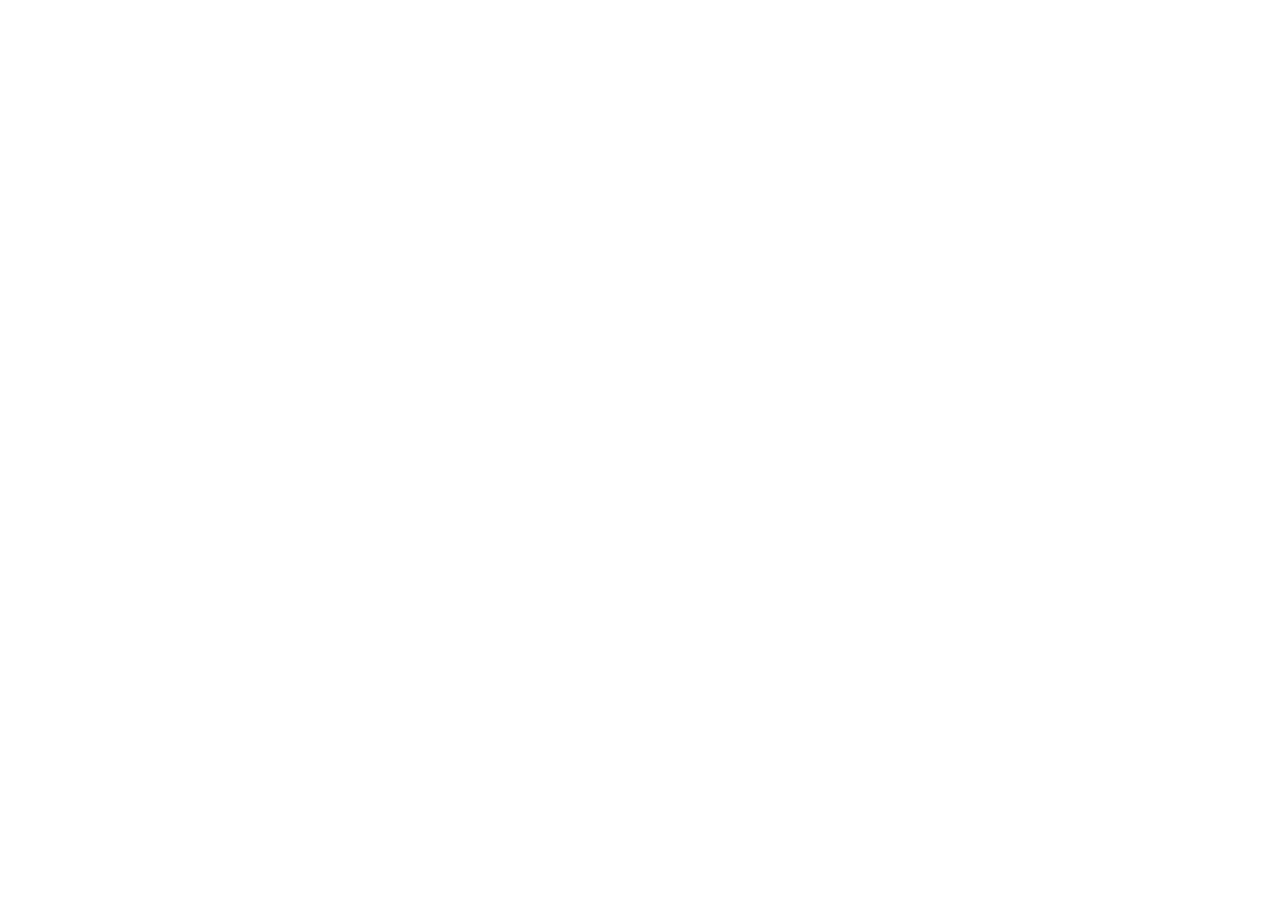
==== commit 4d3600a9: "Redirect to https://fliploop.vercel.app Co-Authored-By: Claude Opus 5.5 <noreply@anthropic.com>" ====
--- a/privacy.html
+++ b/privacy.html
@@ -1,210 +1,7 @@
-<!DOCTYPE html>
-<html lang="en">
-<head>
-  <meta charset="utf-8">
-  <meta name="viewport" content="width=device-width, initial-scale=1">
-  <title>Privacy Policy — Fliploop</title>
-  <meta name="description" content="How the Fliploop iPhone app collects, uses, stores and protects your data.">
-  <meta name="color-scheme" content="light dark">
-  <link rel="stylesheet" href="style.css">
-</head>
-<body>
-  <header class="site-header">
-    <div class="wrap">
-      <a class="brand" href="index.html">Fliploop</a>
-      <nav class="nav" aria-label="Main">
-        <a href="privacy.html" aria-current="page">Privacy</a>
-        <span class="sep" aria-hidden="true">·</span>
-        <a href="terms.html">Terms</a>
-        <span class="sep" aria-hidden="true">·</span>
-        <a href="support.html">Support</a>
-      </nav>
-    </div>
-  </header>
-
-  <main class="wrap">
-    <h1>Privacy Policy</h1>
-    <p class="meta">Effective September 30, 2026</p>
-
-    <p>This policy explains what data the Fliploop app collects, why, where it is kept, and the choices you have. Fliploop is published by NK Genesis (“we”, “us”). If you have a question, email <a href="mailto:fliploop.ops@gmail.com">fliploop.ops@gmail.com</a>.</p>
-
-    <nav class="toc" aria-label="On this page">
-      <p>On this page</p>
-      <ol>
-        <li><a href="#short-version">The short version</a></li>
-        <li><a href="#data-we-collect">Data we collect</a></li>
-        <li><a href="#on-device">What stays on your device</a></li>
-        <li><a href="#how-we-use">How we use your data</a></li>
-        <li><a href="#what-we-dont-do">What we don’t do</a></li>
-        <li><a href="#providers">Service providers</a></li>
-        <li><a href="#transfers">International transfers</a></li>
-        <li><a href="#security">Security</a></li>
-        <li><a href="#retention">How long we keep data</a></li>
-        <li><a href="#rights">Your rights and choices</a></li>
-        <li><a href="#permissions">Device permissions</a></li>
-        <li><a href="#children">Children</a></li>
-        <li><a href="#changes">Changes to this policy</a></li>
-        <li><a href="#contact">Contact us</a></li>
-      </ol>
-    </nav>
-
-    <h2 id="short-version">1. The short version</h2>
-    <ul>
-      <li>You sign in with Apple or Google. We get your email address and an account ID from them. We never see a password.</li>
-      <li>The business records you enter are stored on your phone and backed up to your own private account, so you can restore them on another device.</li>
-      <li>Photos, video clips and receipt images you attach are backed up to your private account too, so they come back if you reinstall or change phones. Only you can reach them.</li>
-      <li>AI features run on your phone using Apple’s on-device model. That data is not sent to us or to any AI provider.</li>
-      <li>No ads, no ad tracking, no third-party analytics, and we never sell your data.</li>
-      <li>You can export your records or delete your account and all server data from inside the app at any time.</li>
-    </ul>
-
-    <h2 id="data-we-collect">2. Data we collect</h2>
-    <p>This table lists every kind of data Fliploop handles, what it is used for, and where it is stored or processed.</p>
-
-    <div class="table-scroll">
-      <table>
-        <thead>
-          <tr>
-            <th scope="col">Data</th>
-            <th scope="col">Why we need it</th>
-            <th scope="col">Where it’s stored or processed</th>
-          </tr>
-        </thead>
-        <tbody>
-          <tr>
-            <td data-label="Data">Account details: your email address and a user ID from Apple or Google. With Apple, you can choose to share a private relay email address instead of your real one.</td>
-            <td data-label="Why we need it">To create your account, sign you in, and keep your records tied to you.</td>
-            <td data-label="Where">Supabase Auth, hosted in Seoul, South Korea. Apple or Google handle the sign-in itself.</td>
-          </tr>
-          <tr>
-            <td data-label="Data">Business records: items (title, category, condition, status, storage location, notes, labels, custom fields), purchase and sale prices, dates, the marketplace used, costs and expenses, fees, and mileage logs.</td>
-            <td data-label="Why we need it">To run the app, work out your profit, and back up your records so you can restore them on another device.</td>
-            <td data-label="Where">On your device, and backed up to your private Supabase database in Seoul, South Korea.</td>
-          </tr>
-          <tr>
-            <td data-label="Data">Business settings: business name, region, currency and the categories you select.</td>
-            <td data-label="Why we need it">To set up the app for your business and show amounts in your currency.</td>
-            <td data-label="Where">On your device, and backed up to your private Supabase database in Seoul, South Korea.</td>
-          </tr>
-          <tr>
-            <td data-label="Data">Photos, short video clips and receipt images you attach.</td>
-            <td data-label="Why we need it">To show them with your items and expenses, and to restore them on a new or reinstalled phone.</td>
-            <td data-label="Where">On your device, and backed up to private storage with Cloudflare R2 (Asia-Pacific region). A list of your files is kept in your private Supabase database in Seoul, South Korea.</td>
-          </tr>
-          <tr>
-            <td data-label="Data">Subscription details: your Fliploop account ID, purchase and transaction details from Apple, and basic device and app information (such as app version, OS version and country or App Store storefront).</td>
-            <td data-label="Why we need it">To check whether you have Fliploop Pro and unlock it on your devices.</td>
-            <td data-label="Where">Apple (App Store) and RevenueCat.</td>
-          </tr>
-          <tr>
-            <td data-label="Data">Payment card details.</td>
-            <td data-label="Why we need it">To pay for a subscription.</td>
-            <td data-label="Where">Handled by Apple only. We never see or store them.</td>
-          </tr>
-        </tbody>
-      </table>
-    </div>
-
-    <h2 id="on-device">3. What stays on your device</h2>
-    <ul>
-      <li><strong>AI features.</strong> The listing writer and reading details from a photo use Apple’s on-device model. The text and images you use with them stay on your phone. They are not sent to us or to any AI provider.</li>
-      <li><strong>Notifications.</strong> Reminders are optional. They include a daily reminder, item reminders, and a reminder the day before a free trial ends. They are scheduled on your phone. We don’t run a push notification server.</li>
-      <li><strong>Sign-in tokens.</strong> The tokens that keep you signed in are stored in the iOS Keychain.</li>
-    </ul>
-
-    <h2 id="how-we-use">4. How we use your data</h2>
-    <p>We use your data only to provide Fliploop to you:</p>
-    <ul>
-      <li>to sign you in and keep your account secure;</li>
-      <li>to store, back up and sync your records so you can restore them on another device;</li>
-      <li>to check your subscription and unlock Fliploop Pro;</li>
-      <li>to answer you when you contact us.</li>
-    </ul>
-    <p>If you are in the EU or UK, the main legal basis for this is that we need the data to provide the service you signed up for (performing our contract with you).</p>
-
-    <h2 id="what-we-dont-do">5. What we don’t do</h2>
-    <ul>
-      <li>We don’t show ads, and we don’t use your data for advertising.</li>
-      <li>We don’t use third-party analytics SDKs.</li>
-      <li>We don’t track you across other apps or websites, so the app does not ask for tracking permission.</li>
-      <li>We don’t sell your data or share it for advertising.</li>
-      <li>We don’t use your location.</li>
-    </ul>
-
-    <h2 id="providers">6. Service providers</h2>
-    <p>We use a small number of providers to run Fliploop. Each one only gets the data it needs to do its job.</p>
-    <ul>
-      <li><strong>Apple</strong> — Sign in with Apple, App Store payments and subscriptions, and the on-device AI model.</li>
-      <li><strong>Google</strong> — Sign in with Google, if you choose it. Used for sign-in only.</li>
-      <li><strong>Supabase</strong> — account sign-in (Supabase Auth) and the database that backs up your records. Hosted in the Asia-Pacific region, in Seoul, South Korea.</li>
-      <li><strong>Cloudflare</strong> — Cloudflare R2 stores the backup of the photos, video clips and receipt images you attach. The files are private: each one can only be reached through a short-lived link issued to your signed-in account. Hosted in the Asia-Pacific region.</li>
-      <li><strong>RevenueCat</strong> — manages your subscription status. It receives your Fliploop account ID, purchase and transaction details from Apple, and basic device and app information.</li>
-    </ul>
-    <p>Each provider handles data under its own privacy policy and terms.</p>
-
-    <h2 id="transfers">7. International transfers</h2>
-    <p>Our servers are in Seoul, South Korea. If you live somewhere else, your account details and business records will be transferred to and stored in South Korea, and your photos, video clips and receipt images to Cloudflare’s Asia-Pacific region. Data protection laws there may be different from the laws where you live. Apple, Google, Cloudflare and RevenueCat may also process data in other countries. We only share what each provider needs, and data is always encrypted in transit.</p>
-
-    <h2 id="security">8. Security</h2>
-    <ul>
-      <li>All data sent between the app and our servers is encrypted in transit using TLS.</li>
-      <li>Every row in the database is protected by row-level security. Only your signed-in account can read or change your records.</li>
-      <li>Your photos, video clips and receipts are stored privately. They are never public, and each file can only be reached through a short-lived link issued to your signed-in account.</li>
-      <li>Sign-in tokens are kept in the iOS Keychain on your phone.</li>
-      <li>We never handle passwords or payment card details.</li>
-    </ul>
-    <p>No system is perfectly secure, but we work to protect your data and limit who can access it.</p>
-
-    <h2 id="retention">9. How long we keep data</h2>
-    <ul>
-      <li>We keep your account details and backed-up records for as long as your account exists.</li>
-      <li>When you delete your account, we delete your account, all your records, and all your photos, video clips and receipts from our servers.</li>
-      <li>When you delete a photo, clip or receipt in the app, its backup copy is deleted too.</li>
-      <li>Our hosting provider may keep backups for a limited period under its own retention policy. After that, the data is gone.</li>
-      <li>Data on your phone stays there until you erase it in the app, delete your account, or remove the app.</li>
-      <li>Apple and RevenueCat keep purchase records under their own policies.</li>
-    </ul>
-
-    <h2 id="rights">10. Your rights and choices</h2>
-    <p>You are in control of your data. From inside the app you can:</p>
-    <ul>
-      <li><strong>Access and export</strong> — get all your records as a CSV file in Settings → Data &amp; privacy → Export.</li>
-      <li><strong>Correct</strong> — edit any record at any time.</li>
-      <li><strong>Erase records</strong> — remove all items, costs and trips on your device in Settings → Data &amp; privacy.</li>
-      <li><strong>Delete your account</strong> — permanently delete your account and all your data on our servers, including photos, video clips and receipts in Settings → Data &amp; privacy → Delete account.</li>
-    </ul>
-    <p>You can also email <a href="mailto:fliploop.ops@gmail.com">fliploop.ops@gmail.com</a> to ask for a copy of your data or to have it deleted. We may need to confirm the request comes from you.</p>
-    <p>Deleting your account does not cancel an App Store subscription. You can cancel it in your iPhone’s Settings. See <a href="support.html#cancel">how to cancel</a>.</p>
-
-    <h3>EU and UK residents</h3>
-    <p>Under the GDPR and UK GDPR, you have the right to access, correct, delete, restrict or object to the processing of your personal data, and to receive it in a portable format. You also have the right to complain to your local data protection authority.</p>
-
-    <h3>California residents</h3>
-    <p>Under California privacy law, you have the right to know what personal information we collect and how we use it, to ask us to delete or correct it, and not to be treated differently for using these rights. We do not sell or share your personal information.</p>
-
-    <h2 id="permissions">11. Device permissions</h2>
-    <ul>
-      <li><strong>Camera and photo library</strong> — only to attach photos, receipts and short item video clips.</li>
-      <li><strong>Microphone</strong> — only to record audio in short item video clips.</li>
-      <li><strong>Notifications</strong> — only for the optional reminders you turn on.</li>
-    </ul>
-    <p>Fliploop does not use your location. You can change these permissions at any time in your iPhone’s Settings.</p>
-
-    <h2 id="children">12. Children</h2>
-    <p>Fliploop is not directed to children under 13, and it is not intended for anyone under 16 in the EU or UK. We do not knowingly collect data from children. If you believe a child has given us data, email us and we will delete it.</p>
-
-    <h2 id="changes">13. Changes to this policy</h2>
-    <p>We may update this policy from time to time. When we do, we will change the effective date at the top of this page. If the changes are significant, we will let you know, for example in the app.</p>
-
-    <h2 id="contact">14. Contact us</h2>
-    <p>NK Genesis<br>
-    Email: <a href="mailto:fliploop.ops@gmail.com">fliploop.ops@gmail.com</a></p>
-  </main>
-
-  <footer class="site-footer">
-    <div class="wrap">
-      <p>© 2026 NK Genesis</p>
-    </div>
-  </footer>
-</body>
-</html>
+<!doctype html>
+<html lang="en"><head><meta charset="utf-8"><title>Page moved</title>
+<meta name="robots" content="noindex">
+<link rel="canonical" href="https://fliploop.vercel.app/privacy.html">
+<meta http-equiv="refresh" content="0; url=https://fliploop.vercel.app/privacy.html">
+<script>location.replace("https://fliploop.vercel.app/privacy.html" + location.search + location.hash);</script>
+</head><body><p>This page has moved to <a href="https://fliploop.vercel.app/privacy.html">https://fliploop.vercel.app/privacy.html</a>.</p></body></html>
